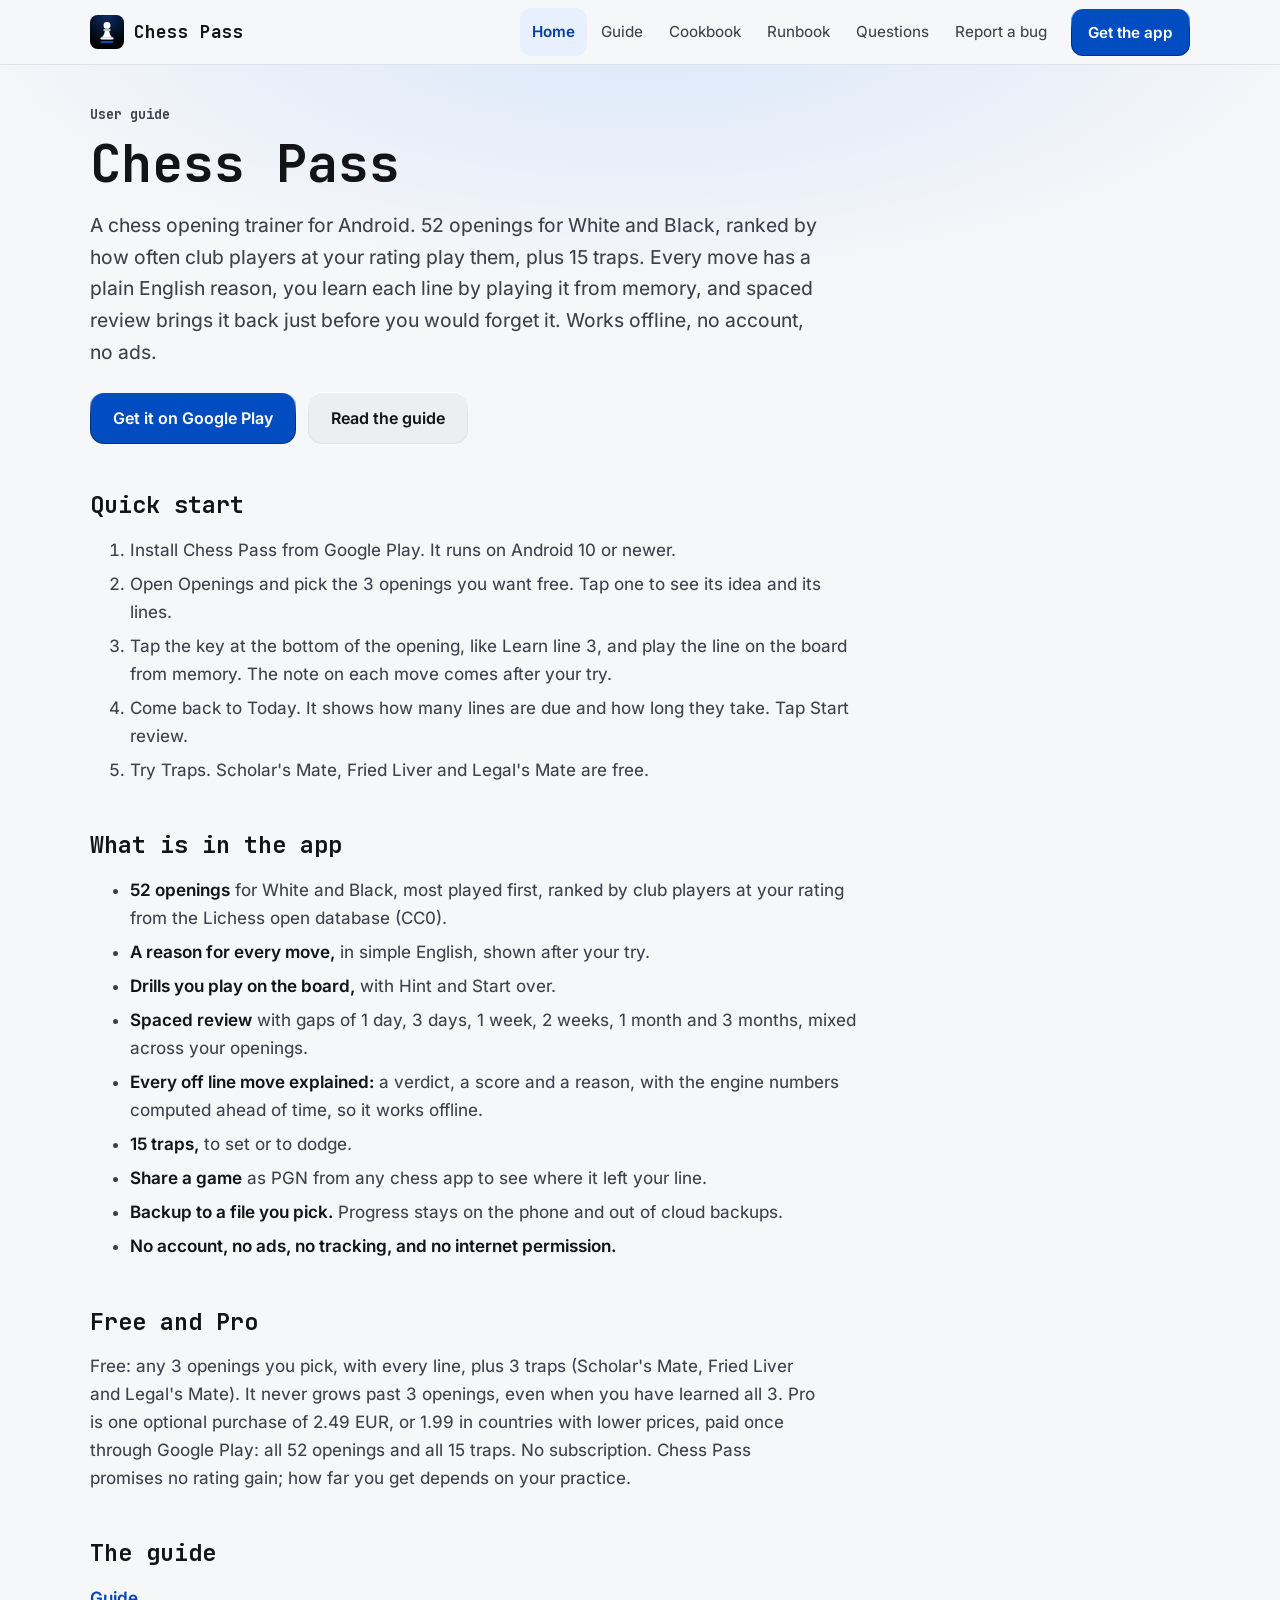
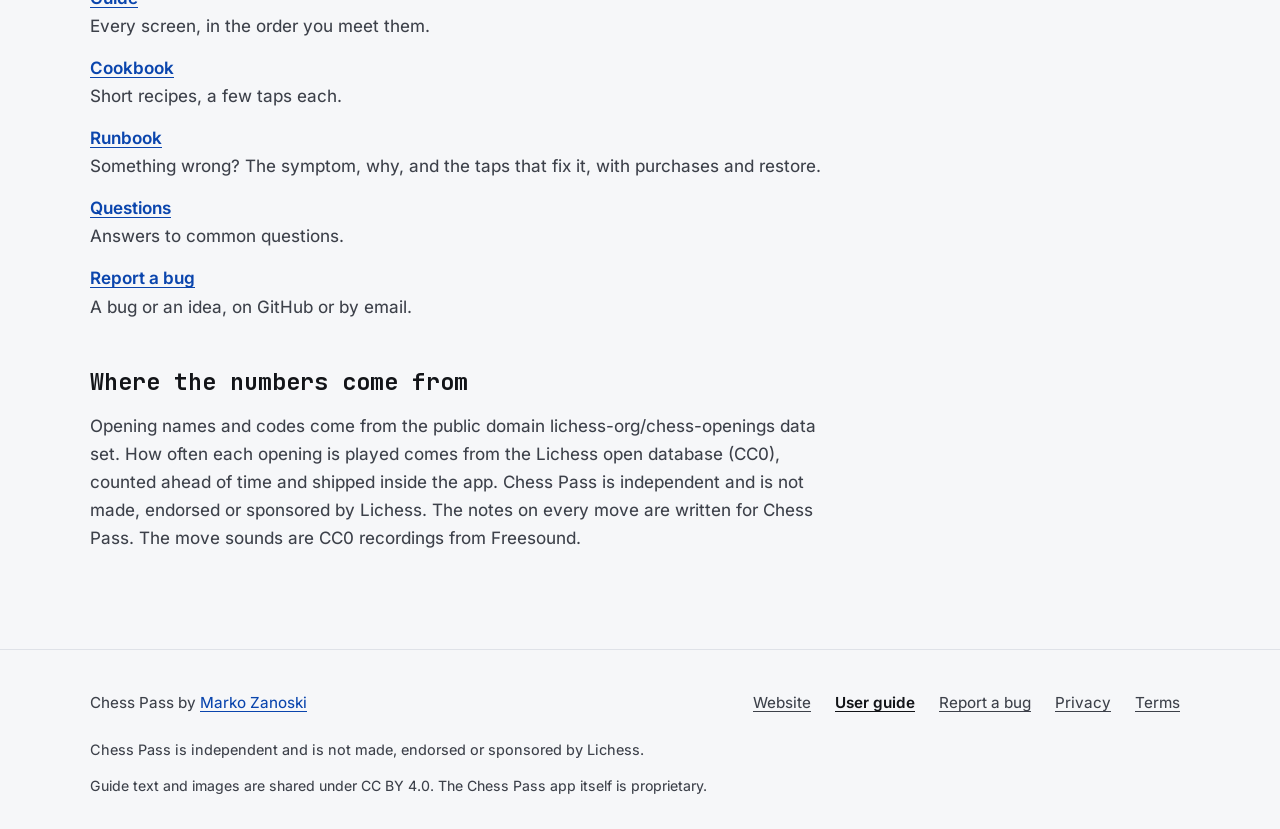
==== docs/index.html @ 292937c1 "Chess Pass user guide, cookbook, runbook and issue forms" ====
<!doctype html>
<html lang="en">
<head>
<meta charset="utf-8">
<meta name="viewport" content="width=device-width, initial-scale=1, viewport-fit=cover">
<title>Chess Pass user guide</title>
<meta name="description" content="The user guide for Chess Pass, the chess opening trainer for Android: quick start, every screen, short recipes, fixes, questions and bug reports.">
<meta name="theme-color" content="#f6f7f9" media="(prefers-color-scheme: light)">
<meta name="theme-color" content="#000000" media="(prefers-color-scheme: dark)">
<meta property="og:title" content="Chess Pass user guide">
<meta property="og:description" content="The user guide for Chess Pass, the chess opening trainer for Android: quick start, every screen, short recipes, fixes, questions and bug reports.">
<link rel="icon" href="img/icon.svg" type="image/svg+xml">
<link rel="preload" href="fonts/JetBrainsMono-Bold.woff2" as="font" type="font/woff2" crossorigin>
<link rel="preload" href="fonts/inter-regular.woff2" as="font" type="font/woff2" crossorigin>
<link rel="stylesheet" href="style.css">
</head>
<body>
<a class="skip" href="#main">Skip to content</a>
<header class="bar">
  <div class="wrap">
    <a class="brand" href="index.html"><img src="img/icon.svg" alt="" width="34" height="34"><span>Chess Pass</span></a>
    <nav aria-label="Guide pages"><a href="index.html" aria-current="page">Home</a><a href="guide.html">Guide</a><a href="cookbook.html">Cookbook</a><a href="runbook.html">Runbook</a><a href="faq.html">Questions</a><a href="report.html">Report a bug</a></nav>
    <a class="key" href="https://play.google.com/store/apps/details?id=com.zanoshky.chesspass">Get the app</a>
  </div>
</header>
<main id="main" class="page">
  <div class="wrap">

    <p class="kicker">User guide</p>
    <h1>Chess Pass</h1>
    <p class="lede">A chess opening trainer for Android. 52 openings for White and Black, ranked by how often club players at your rating play them, plus 15 traps. Every move has a plain English reason, you learn each line by playing it from memory, and spaced review brings it back just before you would forget it. Works offline, no account, no ads.</p>
    <div class="cta">
      <a class="btn main" href="https://play.google.com/store/apps/details?id=com.zanoshky.chesspass">Get it on Google Play</a>
      <a class="btn tonal" href="guide.html">Read the guide</a>
    </div>

    <h2>Quick start</h2>
    <ol>
      <li>Install Chess Pass from Google Play. It runs on Android 10 or newer.</li>
      <li>Open Openings and pick the 3 openings you want free. Tap one to see its idea and its lines.</li>
      <li>Tap the key at the bottom of the opening, like Learn line 3, and play the line on the board from memory. The note on each move comes after your try.</li>
      <li>Come back to Today. It shows how many lines are due and how long they take. Tap Start review.</li>
      <li>Try Traps. Scholar's Mate, Fried Liver and Legal's Mate are free.</li>
    </ol>

    <h2>What is in the app</h2>
    <ul>
      <li><strong>52 openings</strong> for White and Black, most played first, ranked by club players at your rating from the Lichess open database (CC0).</li>
      <li><strong>A reason for every move,</strong> in simple English, shown after your try.</li>
      <li><strong>Drills you play on the board,</strong> with Hint and Start over.</li>
      <li><strong>Spaced review</strong> with gaps of 1 day, 3 days, 1 week, 2 weeks, 1 month and 3 months, mixed across your openings.</li>
      <li><strong>Every off line move explained:</strong> a verdict, a score and a reason, with the engine numbers computed ahead of time, so it works offline.</li>
      <li><strong>15 traps,</strong> to set or to dodge.</li>
      <li><strong>Share a game</strong> as PGN from any chess app to see where it left your line.</li>
      <li><strong>Backup to a file you pick.</strong> Progress stays on the phone and out of cloud backups.</li>
      <li><strong>No account, no ads, no tracking, and no internet permission.</strong></li>
    </ul>

    <h2>Free and Pro</h2>
    <p>Free: any 3 openings you pick, with every line, plus 3 traps (Scholar's Mate, Fried Liver and Legal's Mate). It never grows past 3 openings, even when you have learned all 3. Pro is one optional purchase of 2.49 EUR, or 1.99 in countries with lower prices, paid once through Google Play: all 52 openings and all 15 traps. No subscription. Chess Pass promises no rating gain; how far you get depends on your practice.</p>

    <h2>The guide</h2>
    <dl>
      <dt><a href="guide.html">Guide</a></dt><dd>Every screen, in the order you meet them.</dd>
      <dt><a href="cookbook.html">Cookbook</a></dt><dd>Short recipes, a few taps each.</dd>
      <dt><a href="runbook.html">Runbook</a></dt><dd>Something wrong? The symptom, why, and the taps that fix it, with purchases and restore.</dd>
      <dt><a href="faq.html">Questions</a></dt><dd>Answers to common questions.</dd>
      <dt><a href="report.html">Report a bug</a></dt><dd>A bug or an idea, on GitHub or by email.</dd>
    </dl>

    <h2 id="credits">Where the numbers come from</h2>
    <p>Opening names and codes come from the public domain lichess-org/chess-openings data set. How often each opening is played comes from the Lichess open database (CC0), counted ahead of time and shipped inside the app. Chess Pass is independent and is not made, endorsed or sponsored by Lichess. The notes on every move are written for Chess Pass. The move sounds are CC0 recordings from Freesound.</p>

  </div>
</main>
<footer>
  <div class="wrap">
    <span>Chess Pass by <a href="https://zanoski.com">Marko Zanoski</a></span>
    <nav aria-label="Footer"><a href="https://chesspass.zanoski.com/">Website</a><a href="index.html" aria-current="page">User guide</a><a href="report.html">Report a bug</a><a href="https://chesspass.zanoski.com/privacy">Privacy</a><a href="https://chesspass.zanoski.com/terms">Terms</a></nav>
    <p class="gov">Chess Pass is independent and is not made, endorsed or sponsored by Lichess.</p>
    <span class="lic">Guide text and images are shared under CC BY 4.0. The Chess Pass app itself is proprietary.</span>
  </div>
</footer>
</body>
</html>
---- docs/style.css ----
/* Zanoshky Standard tokens for the web. Generated by build.py from tokens.json: edit that, then run it.
   Light by default; the phone's dark setting gives Black, as the approved mockup pages do;
   data-look on <html> picks one: light, dark, black, or auto (follow the phone). */
:root {
  color-scheme: light dark;
  --zs-fill: #004cc0;
  --zs-on-fill: #ffffff;
  --zs-glow: #0068ff;
  --zs-mono: "JetBrains Mono", ui-monospace, "SF Mono", Menlo, Consolas, monospace;
  --zs-sans: "Inter", system-ui, -apple-system, "Segoe UI", Roboto, sans-serif;
  --zs-fs: 1;
  --zs-type-screen-title: calc(27px * var(--zs-fs));
  --zs-type-app-bar-title: calc(22px * var(--zs-fs));
  --zs-type-pro-headline: calc(22px * var(--zs-fs));
  --zs-type-sheet-title: calc(18px * var(--zs-fs));
  --zs-type-sheet-title-big: calc(22px * var(--zs-fs));
  --zs-type-section-label: calc(13px * var(--zs-fs));
  --zs-type-panel-value: calc(19px * var(--zs-fs));
  --zs-type-number: calc(20px * var(--zs-fs));
  --zs-type-version: calc(17px * var(--zs-fs));
  --zs-type-body: calc(15px * var(--zs-fs));
  --zs-type-key: calc(15px * var(--zs-fs));
  --zs-type-key-main: calc(16px * var(--zs-fs));
  --zs-type-header-key: calc(13px * var(--zs-fs));
  --zs-type-item-name: calc(15px * var(--zs-fs));
  --zs-type-feature-name: calc(15px * var(--zs-fs));
  --zs-type-pitch: calc(14.5px * var(--zs-fs));
  --zs-type-hint: calc(14px * var(--zs-fs));
  --zs-type-small: calc(13.5px * var(--zs-fs));
  --zs-type-feature-line: calc(13px * var(--zs-fs));
  --zs-type-nav-label: calc(12.5px * var(--zs-fs));
  --zs-type-chip: calc(12.5px * var(--zs-fs));
  --zs-type-meta: calc(12.5px * var(--zs-fs));
  --zs-type-axis: calc(12px * var(--zs-fs));
  --zs-r-plate: 16px;
  --zs-r-key: 14px;
  --zs-r-key-focus-inner: 10px;
  --zs-r-header-key: 12px;
  --zs-r-icon-button: 12px;
  --zs-r-row: 12px;
  --zs-r-note: 12px;
  --zs-r-theme-tile: 14px;
  --zs-r-tile-preview: 9px;
  --zs-r-feature-tile: 10px;
  --zs-r-list-icon: 10px;
  --zs-r-sheet-top: 24px;
  --zs-r-grab: 4px;
  --zs-r-pill: 999px;
  --zs-r-chip: 999px;
  --zs-r-switch: 999px;
  --zs-key-h: 52px;
  --zs-header-key-h: 48px;
  --zs-touch: 48px;
  --zs-row-h: 52px;
  --zs-item-h: 56px;
  --zs-nav-item-h: 56px;
  --zs-pill-w: 60px;
  --zs-pill-h: 32px;
  --zs-pro-row-h: 60px;
  --zs-content-max: 1100px;
  --zs-press-ms: 70ms;
  --zs-release-ms: 140ms;
  --zs-look-ms: 250ms;
  --zs-pill-ms: 200ms;
  --zs-s0: 2px;
  --zs-s1: 4px;
  --zs-s2: 6px;
  --zs-s3: 8px;
  --zs-s4: 10px;
  --zs-s5: 12px;
  --zs-s6: 14px;
  --zs-s7: 16px;
  --zs-s8: 18px;
  --zs-s9: 22px;
  --zs-s10: 26px;
  --zs-s11: 28px;
  --zs-s12: 32px;
  --zs-s13: 48px;
  --zs-screen-side: 18px;
  --zs-screen-top: 18px;
  --zs-screen-bottom: 28px;
  --zs-tv-safe-x: 48px;
  --zs-tv-safe-y: 27px;
  --zs-tv-rail-w: 96px;
  --zs-tv-sheet-w: 420px;
  --zs-tv-col-gap: 32px;
  --zs-focus-ring: 2px;
  --zs-focus-offset: 3px;
  --zs-focus-halo: 7px;
  --zs-focus-lift: 1.04;
  --zs-focus-ms: 120ms;
  --zs-ground: #f6f7f9;
  --zs-plate: #ffffff;
  --zs-well: #eceef2;
  --zs-line: #dfe2e8;
  --zs-edge: #7b808c;
  --zs-bevel: #ffffff;
  --zs-text: #121418;
  --zs-soft: #3d414a;
  --zs-blue: #0a45ad;
  --zs-on-blue: #ffffff;
  --zs-ok: #0a5530;
  --zs-warn: #5c3a00;
  --zs-bad: #931313;
  --zs-scrim: rgba(18,20,24,.38);
  --zs-chosen: #e8f0ff;
  --zs-on-chosen: #0a3f9e;
  --zs-risky-fill: #fde8e7;
  --zs-risky-text: #8a1010;
  --zs-risky-line: #d42a20;
  --zs-live-dot: #1a7f4b;
}
@media (min-width: 840px) { :root { --zs-screen-side: 48px; --zs-screen-top: 22px; --zs-screen-bottom: 40px; } }
@media (prefers-color-scheme: dark) {
  :root:not([data-look]), :root[data-look="auto"] {
    --zs-ground: #000000;
    --zs-plate: #0d0d10;
    --zs-well: #16171b;
    --zs-line: #24252b;
    --zs-edge: #646771;
    --zs-bevel: #34363e;
    --zs-text: #ffffff;
    --zs-soft: #b6b8c0;
    --zs-blue: #7aaeff;
    --zs-on-blue: #04132e;
    --zs-ok: #6fdc9b;
    --zs-warn: #f2c06b;
    --zs-bad: #ff9d97;
    --zs-scrim: rgba(0,0,0,.6);
    --zs-chosen: #0a2350;
    --zs-on-chosen: #ffffff;
    --zs-risky-fill: #2a0d10;
    --zs-risky-text: #ffb4ae;
    --zs-risky-line: #ff5a4f;
    --zs-live-dot: #3ecf8e;
  }
}
:root[data-look="light"] {
  color-scheme: light;
  --zs-ground: #f6f7f9;
  --zs-plate: #ffffff;
  --zs-well: #eceef2;
  --zs-line: #dfe2e8;
  --zs-edge: #7b808c;
  --zs-bevel: #ffffff;
  --zs-text: #121418;
  --zs-soft: #3d414a;
  --zs-blue: #0a45ad;
  --zs-on-blue: #ffffff;
  --zs-ok: #0a5530;
  --zs-warn: #5c3a00;
  --zs-bad: #931313;
  --zs-scrim: rgba(18,20,24,.38);
  --zs-chosen: #e8f0ff;
  --zs-on-chosen: #0a3f9e;
  --zs-risky-fill: #fde8e7;
  --zs-risky-text: #8a1010;
  --zs-risky-line: #d42a20;
  --zs-live-dot: #1a7f4b;
}
:root[data-look="dark"] {
  color-scheme: dark;
  --zs-ground: #111215;
  --zs-plate: #18191d;
  --zs-well: #1f2126;
  --zs-line: #2a2c33;
  --zs-edge: #6c707b;
  --zs-bevel: #3a3d46;
  --zs-text: #eceef2;
  --zs-soft: #b5b8c1;
  --zs-blue: #86b6ff;
  --zs-on-blue: #04132e;
  --zs-ok: #6fdc9b;
  --zs-warn: #f2c06b;
  --zs-bad: #ff9d97;
  --zs-scrim: rgba(0,0,0,.55);
  --zs-chosen: #0a2350;
  --zs-on-chosen: #ffffff;
  --zs-risky-fill: #2a0d10;
  --zs-risky-text: #ffb4ae;
  --zs-risky-line: #ff5a4f;
  --zs-live-dot: #3ecf8e;
}
:root[data-look="black"] {
  color-scheme: dark;
  --zs-ground: #000000;
  --zs-plate: #0d0d10;
  --zs-well: #16171b;
  --zs-line: #24252b;
  --zs-edge: #646771;
  --zs-bevel: #34363e;
  --zs-text: #ffffff;
  --zs-soft: #b6b8c0;
  --zs-blue: #7aaeff;
  --zs-on-blue: #04132e;
  --zs-ok: #6fdc9b;
  --zs-warn: #f2c06b;
  --zs-bad: #ff9d97;
  --zs-scrim: rgba(0,0,0,.6);
  --zs-chosen: #0a2350;
  --zs-on-chosen: #ffffff;
  --zs-risky-fill: #2a0d10;
  --zs-risky-text: #ffb4ae;
  --zs-risky-line: #ff5a4f;
  --zs-live-dot: #3ecf8e;
}
@media (prefers-reduced-motion: reduce) { :root { --zs-press-ms: 0ms; --zs-release-ms: 0ms; --zs-look-ms: 0ms; --zs-pill-ms: 0ms; } }
/* TV: set data-form="tv" on <html>. Screen sides move to the TV safe edges; Dark is the default look. */
:root[data-form="tv"] {
  --zs-screen-side: 48px;
  --zs-screen-top: 27px;
  --zs-screen-bottom: 27px;
}
:root[data-form="tv"]:not([data-look]) {
  color-scheme: dark;
  --zs-ground: #111215;
  --zs-plate: #18191d;
  --zs-well: #1f2126;
  --zs-line: #2a2c33;
  --zs-edge: #6c707b;
  --zs-bevel: #3a3d46;
  --zs-text: #eceef2;
  --zs-soft: #b5b8c1;
  --zs-blue: #86b6ff;
  --zs-on-blue: #04132e;
  --zs-ok: #6fdc9b;
  --zs-warn: #f2c06b;
  --zs-bad: #ff9d97;
  --zs-scrim: rgba(0,0,0,.55);
  --zs-chosen: #0a2350;
  --zs-on-chosen: #ffffff;
  --zs-risky-fill: #2a0d10;
  --zs-risky-text: #ffb4ae;
  --zs-risky-line: #ff5a4f;
  --zs-live-dot: #3ecf8e;
}
@media (prefers-reduced-motion: reduce) { :root { --zs-focus-ms: 0ms; --zs-focus-lift: 1; } }

/* The guide rules on the Zanoshky Standard tokens above, then the Alpen Pass parts at the end. */
@font-face { font-family: Inter; src: url(fonts/inter-regular.woff2) format("woff2"); font-weight: 400; font-display: swap; }
@font-face { font-family: Inter; src: url(fonts/inter-semibold.woff2) format("woff2"); font-weight: 600; font-display: swap; }
@font-face { font-family: "JetBrains Mono"; src: url(fonts/JetBrainsMono-Bold.woff2) format("woff2"); font-weight: 700; font-display: swap; }

:root {
  --bg: var(--zs-ground); --card: var(--zs-plate); --well: var(--zs-well); --border: var(--zs-line);
  --text: var(--zs-text); --soft: var(--zs-soft); --sans: var(--zs-sans); --mono: var(--zs-mono);
}
* { box-sizing: border-box; }
html { background: var(--bg); scroll-behavior: smooth; scroll-padding-top: 80px; -webkit-text-size-adjust: 100%; }
@media (prefers-reduced-motion: reduce) { html { scroll-behavior: auto; } .btn, .btn:active { transform: none; transition: none; } }
/* One light from above: a soft glow of the house blue at the top, nothing lit from below. */
body { margin: 0; color: var(--text); font: 400 1.0625rem/1.65 var(--sans); background: radial-gradient(ellipse 80% 420px at 50% 0, color-mix(in srgb, var(--zs-glow) 12%, transparent), transparent 70%) no-repeat, var(--bg); }
img { display: block; max-width: 100%; height: auto; }
a { color: var(--zs-blue); text-underline-offset: .2em; }
:focus-visible { outline: 2px solid var(--zs-glow); outline-offset: 3px; border-radius: var(--zs-r-row); }
.skip { position: absolute; left: -999px; top: 8px; background: var(--card); color: var(--text); border: 2px solid var(--zs-glow); padding: 10px 16px; border-radius: var(--zs-r-row); z-index: 20; }
.skip:focus { left: 12px; }
.wrap { width: min(var(--zs-content-max), 100% - 40px); margin-inline: auto; }

/* Top bar: 64 tall on the ground with a line under it; the guide pages, then the one filled key. On a phone
   the pages drop to a second line and the key stays beside the name. */
.bar { position: sticky; top: 0; z-index: 10; background: var(--bg); border-bottom: 1px solid var(--border); padding-top: env(safe-area-inset-top, 0px); }
.bar .wrap { display: flex; flex-wrap: wrap; align-items: center; gap: 0 12px; min-height: 64px; }
.brand { display: flex; align-items: center; gap: 10px; min-height: 48px; color: var(--text); text-decoration: none; font: 700 1.1rem/1 var(--mono); margin-right: auto; }
.brand img { width: 34px; height: 34px; }
.bar nav { display: flex; flex-wrap: wrap; gap: 2px; }
.bar nav a { color: var(--soft); text-decoration: none; padding: 0 12px; border-radius: var(--zs-r-header-key); font-size: .95rem; min-height: 48px; display: inline-flex; align-items: center; }
.bar nav a:hover { color: var(--text); background: var(--well); }
.bar nav a[aria-current="page"] { color: var(--zs-on-chosen); background: var(--zs-chosen); font-weight: 600; }
.bar .key { min-height: 48px; padding: 0 16px; font-size: .95rem; border-radius: var(--zs-r-header-key); }
@media (max-width: 760px) { .bar nav { order: 3; width: 100%; margin: 0 -12px 6px; } .bar nav a[href="index.html"] { display: none; } }

h1, h2 { font-family: var(--mono); font-weight: 700; line-height: 1.15; margin: 0; text-wrap: balance; }
h3 { font-weight: 600; line-height: 1.3; margin: 0; }
.kicker { font: 700 .85rem var(--mono); color: var(--soft); margin: 0 0 12px; }
.page { padding-block: 40px 80px; }
.page h1 { font-size: clamp(2rem, 4.6vw, 3.2rem); }
.page h2 { font-size: 1.45rem; margin: 48px 0 12px; }
.page p, .page li, .page dd { color: var(--soft); max-width: 46rem; }
.page li { margin-top: 6px; }
.page strong, .page dt { color: var(--text); font-weight: 600; }
.page dd { margin: 0 0 14px; }
.lede { font-size: 1.2rem; margin-top: 16px; }
.shots { display: grid; grid-template-columns: repeat(4, 1fr); gap: 18px; margin: 28px 0; }
@media (max-width: 860px) { .shots { grid-template-columns: repeat(2, 1fr); } }
.shots figure { margin: 0; }
.shots img { border-radius: 18px; border: 1px solid var(--border); width: 100%; background: var(--well); }
.shots figcaption { color: var(--soft); font-size: .95rem; margin-top: 8px; }

/* Keys: 52 tall, 14 corners, filled for the one main action and tonal for the rest, lit from the top edge. */
.cta { display: flex; flex-wrap: wrap; gap: 12px; margin-top: 24px; }
.btn, .key { display: inline-flex; align-items: center; justify-content: center; min-height: var(--zs-key-h); padding: 0 22px; border-radius: var(--zs-r-key); border: 1px solid transparent; font: 600 1rem var(--sans); text-decoration: none; transition: transform var(--zs-release-ms) ease, filter var(--zs-release-ms) ease; }
.btn:active, .key:active { transform: scale(.97); transition-duration: var(--zs-press-ms); }
.btn.main, .key { color: var(--zs-on-fill); background: linear-gradient(var(--zs-fill), var(--zs-fill)) padding-box, linear-gradient(to bottom, rgba(255,255,255,.32), color-mix(in srgb, var(--zs-fill) 65%, #000) 45%) border-box; }
.btn.main:hover, .key:hover { filter: brightness(1.12); }
.btn.tonal { color: var(--text); background: linear-gradient(var(--well), var(--well)) padding-box, linear-gradient(to bottom, var(--zs-bevel), var(--border) 45%) border-box; }
.btn.tonal:hover { filter: brightness(.97); }

/* Plates: 16 corners, a hairline and the lit top edge. */
.grid { display: grid; grid-template-columns: repeat(2, 1fr); gap: 16px; margin-top: 24px; }
@media (max-width: 640px) { .grid { grid-template-columns: 1fr; } }
.card { display: flex; flex-direction: column; align-items: flex-start; gap: 8px; background: var(--card); border: 1px solid var(--border); border-radius: var(--zs-r-plate); box-shadow: 0 1px 0 var(--zs-bevel) inset; padding: 22px; }
.card h2 { font-size: 1.25rem; margin: 0; }
.card p { margin: 0; }
.card .btn { margin-top: auto; }
.card p + .btn { margin-top: 12px; }
.mail { color: var(--text); }

footer { border-top: 1px solid var(--border); padding: 28px 0 calc(32px + env(safe-area-inset-bottom, 0px)); color: var(--soft); font-size: .95rem; }
footer .wrap { display: flex; flex-wrap: wrap; gap: 12px 24px; justify-content: space-between; align-items: center; }
footer nav { display: flex; flex-wrap: wrap; gap: 4px; }
footer nav a { padding: 0 10px; min-height: 48px; display: inline-flex; align-items: center; color: var(--soft); border-radius: var(--zs-r-row); }
footer a[aria-current] { color: var(--text); font-weight: 600; }
footer .lic { flex-basis: 100%; font-size: .88rem; }
/* Big screens get bigger type, not more empty air. */
@media (min-width: 2200px) { html { font-size: 140%; } .wrap { width: min(1600px, 100% - 80px); } }

/* Alpen Pass: the government note, the sources list, the page index and the questions. */
.note { margin-top: 28px; padding: 16px 20px; background: var(--card); border: 1px solid var(--border); border-inline-start: 4px solid var(--zs-glow); border-radius: var(--zs-r-plate); box-shadow: 0 1px 0 var(--zs-bevel) inset; max-width: 46rem; }
.note b { display: block; font-weight: 600; color: var(--text); }
.note p { margin: 4px 0 0; }
.src-h { margin: 28px 0 0; font: 700 .85rem/1.4 var(--mono); color: var(--soft); }
.srcs { list-style: none; margin: 10px 0 0; padding: 4px 0; background: var(--card); border: 1px solid var(--border); border-radius: var(--zs-r-plate); box-shadow: 0 1px 0 var(--zs-bevel) inset; }
.page .srcs li { margin: 0; padding: 12px 18px; max-width: none; }
.srcs li + li { border-top: 1px solid var(--border); }
.srcs a { font-weight: 600; display: inline-block; padding-block: 4px; }
.srcs span { display: block; font-size: .92rem; }
.toc { display: flex; flex-wrap: wrap; gap: 4px 8px; margin-top: 24px; }
.toc a { display: inline-flex; align-items: center; min-height: 48px; padding: 0 14px; border-radius: var(--zs-r-header-key); background: var(--well); color: var(--text); text-decoration: none; font-size: .95rem; }
.toc a:hover { filter: brightness(.97); }
.faq { margin-top: 28px; display: grid; gap: 12px; max-width: 52em; }
.faq details { padding: 2px 20px; background: var(--card); border: 1px solid var(--border); border-radius: var(--zs-r-plate); box-shadow: 0 1px 0 var(--zs-bevel) inset; }
.faq summary { cursor: pointer; min-height: 52px; display: flex; align-items: center; font-weight: 600; }
.faq details p { margin: 0; padding: 0 0 18px; }
footer .gov { flex-basis: 100%; margin: 0; font-size: .9rem; max-width: 70em; }
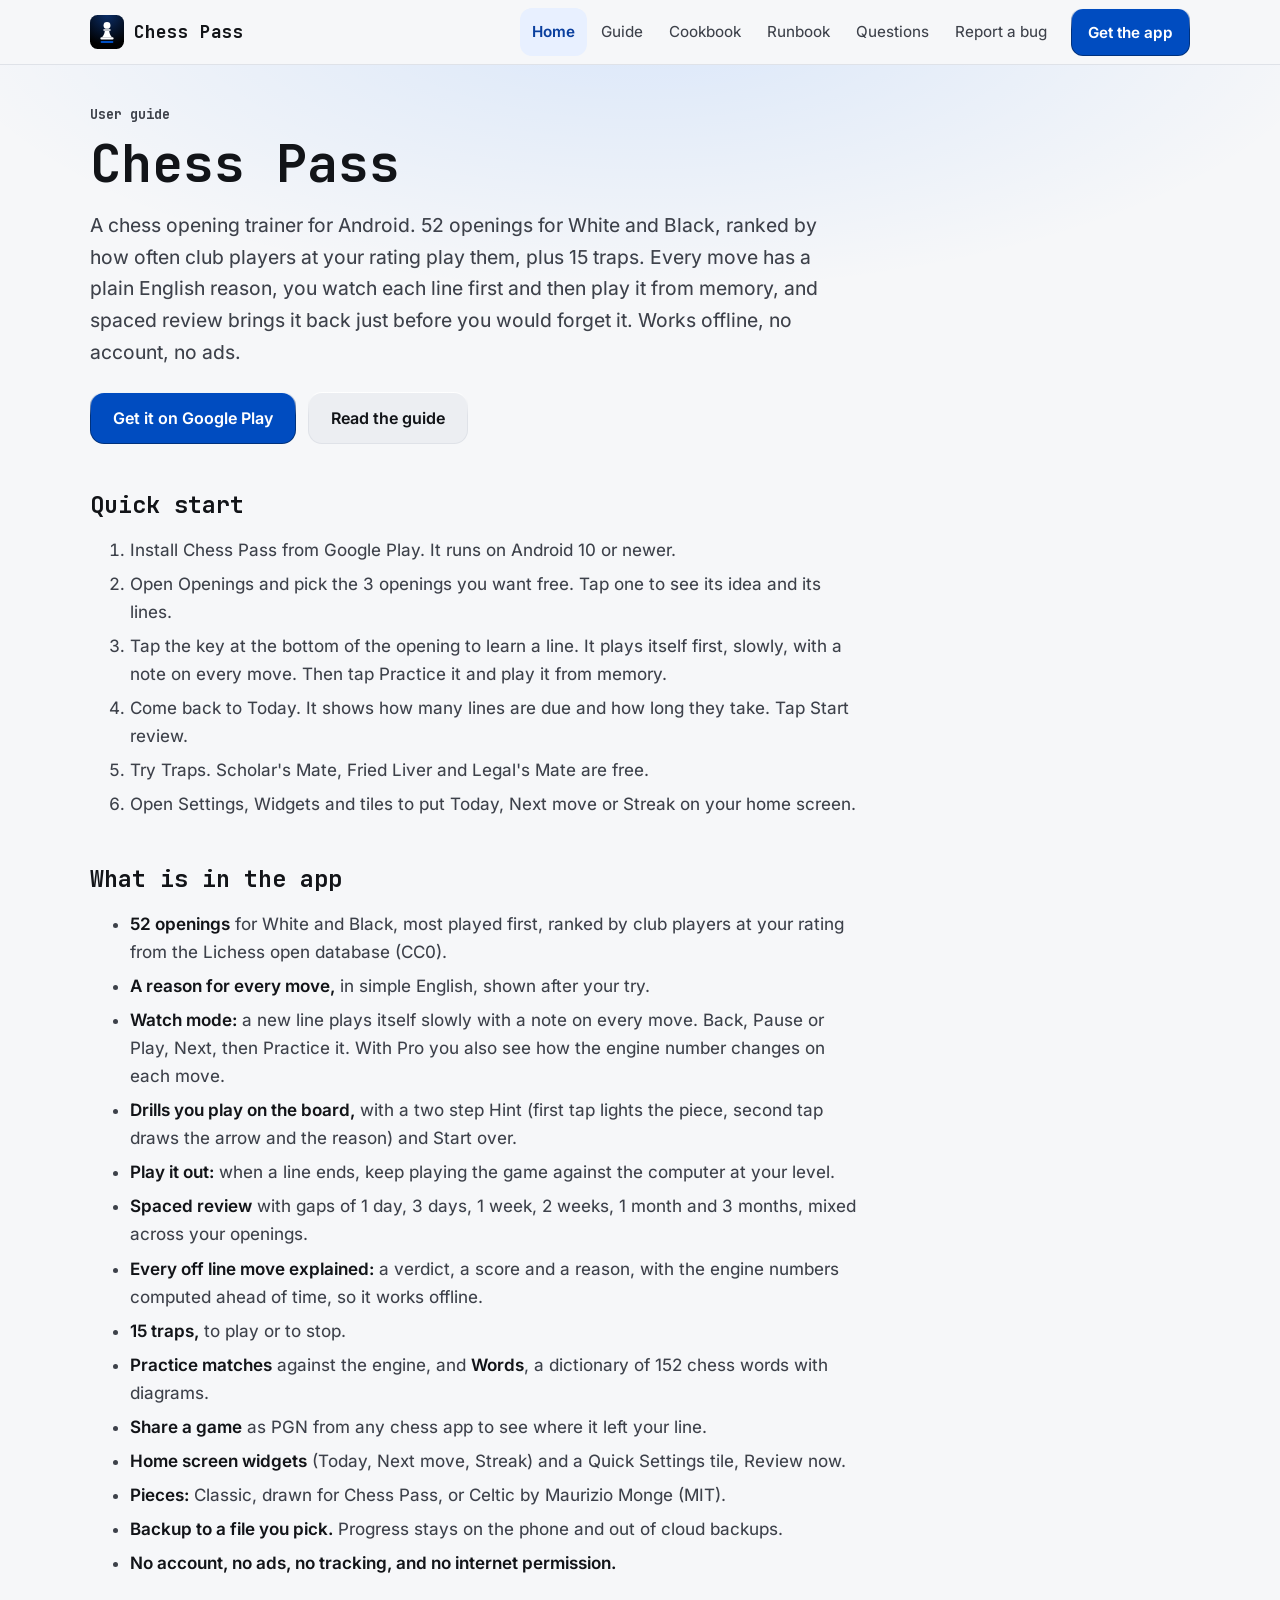
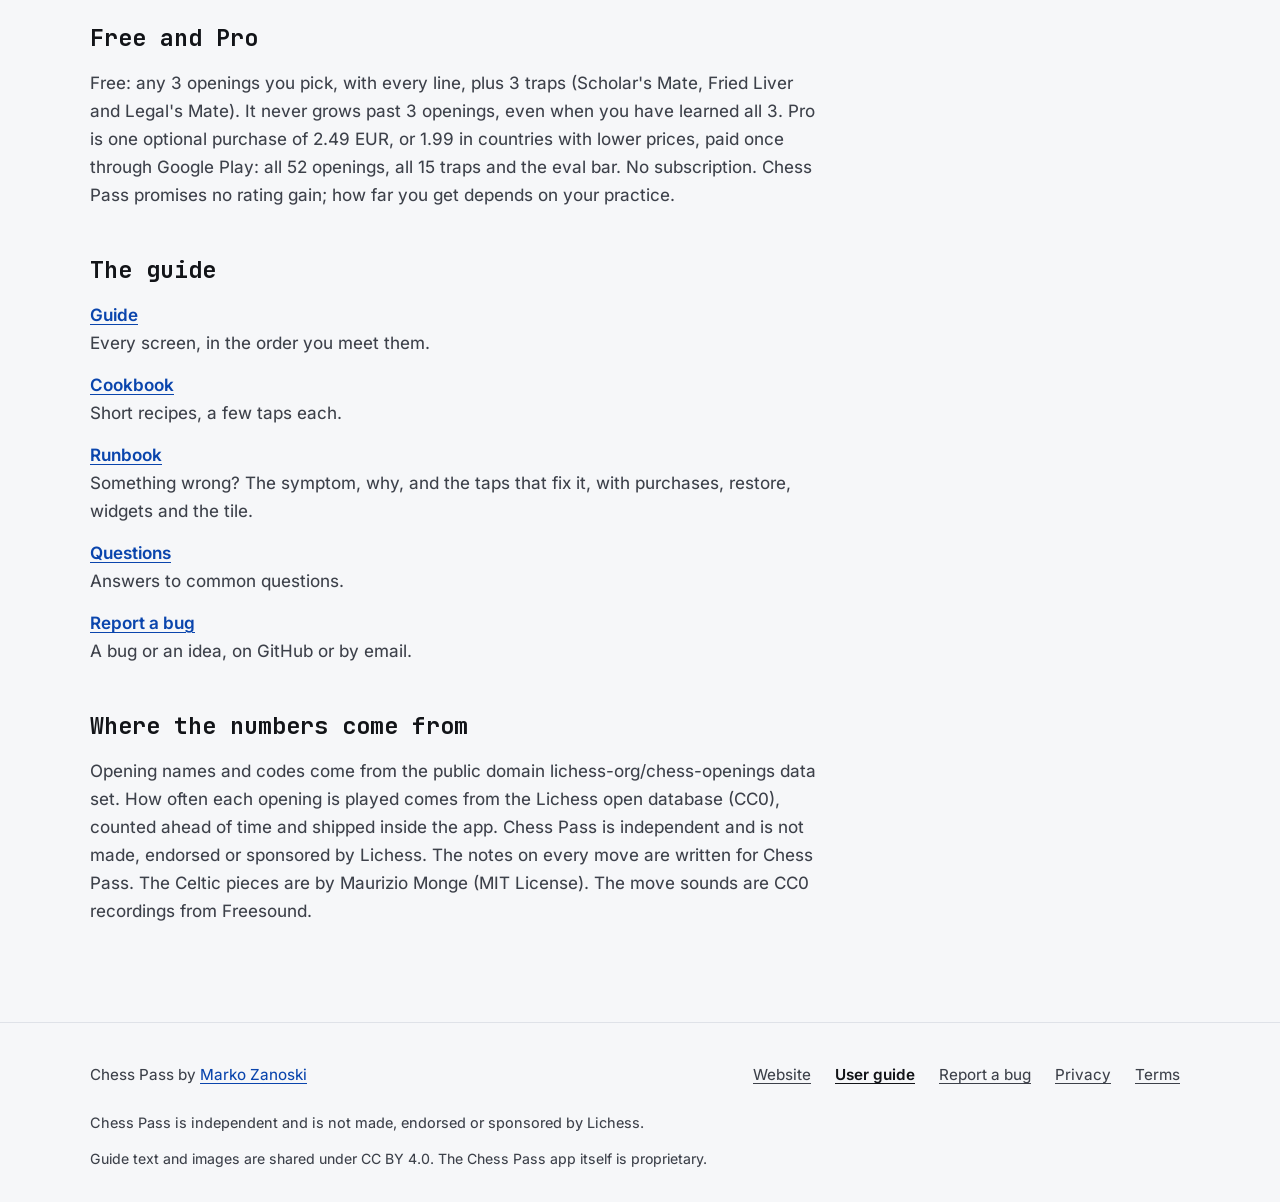
==== commit 4994ee41: "Guide for 1.1: Watch, the two step hint, Play it out, eval bar in Pro, widgets and the Review now ti" ====
--- a/docs/index.html
+++ b/docs/index.html
@@ -28,7 +28,7 @@
 
     <p class="kicker">User guide</p>
     <h1>Chess Pass</h1>
-    <p class="lede">A chess opening trainer for Android. 52 openings for White and Black, ranked by how often club players at your rating play them, plus 15 traps. Every move has a plain English reason, you learn each line by playing it from memory, and spaced review brings it back just before you would forget it. Works offline, no account, no ads.</p>
+    <p class="lede">A chess opening trainer for Android. 52 openings for White and Black, ranked by how often club players at your rating play them, plus 15 traps. Every move has a plain English reason, you watch each line first and then play it from memory, and spaced review brings it back just before you would forget it. Works offline, no account, no ads.</p>
     <div class="cta">
       <a class="btn main" href="https://play.google.com/store/apps/details?id=com.zanoshky.chesspass">Get it on Google Play</a>
       <a class="btn tonal" href="guide.html">Read the guide</a>
@@ -38,38 +38,44 @@
     <ol>
       <li>Install Chess Pass from Google Play. It runs on Android 10 or newer.</li>
       <li>Open Openings and pick the 3 openings you want free. Tap one to see its idea and its lines.</li>
-      <li>Tap the key at the bottom of the opening, like Learn line 3, and play the line on the board from memory. The note on each move comes after your try.</li>
+      <li>Tap the key at the bottom of the opening to learn a line. It plays itself first, slowly, with a note on every move. Then tap Practice it and play it from memory.</li>
       <li>Come back to Today. It shows how many lines are due and how long they take. Tap Start review.</li>
       <li>Try Traps. Scholar's Mate, Fried Liver and Legal's Mate are free.</li>
+      <li>Open Settings, Widgets and tiles to put Today, Next move or Streak on your home screen.</li>
     </ol>
 
     <h2>What is in the app</h2>
     <ul>
       <li><strong>52 openings</strong> for White and Black, most played first, ranked by club players at your rating from the Lichess open database (CC0).</li>
       <li><strong>A reason for every move,</strong> in simple English, shown after your try.</li>
-      <li><strong>Drills you play on the board,</strong> with Hint and Start over.</li>
+      <li><strong>Watch mode:</strong> a new line plays itself slowly with a note on every move. Back, Pause or Play, Next, then Practice it. With Pro you also see how the engine number changes on each move.</li>
+      <li><strong>Drills you play on the board,</strong> with a two step Hint (first tap lights the piece, second tap draws the arrow and the reason) and Start over.</li>
+      <li><strong>Play it out:</strong> when a line ends, keep playing the game against the computer at your level.</li>
       <li><strong>Spaced review</strong> with gaps of 1 day, 3 days, 1 week, 2 weeks, 1 month and 3 months, mixed across your openings.</li>
       <li><strong>Every off line move explained:</strong> a verdict, a score and a reason, with the engine numbers computed ahead of time, so it works offline.</li>
-      <li><strong>15 traps,</strong> to set or to dodge.</li>
+      <li><strong>15 traps,</strong> to play or to stop.</li>
+      <li><strong>Practice matches</strong> against the engine, and <strong>Words</strong>, a dictionary of 152 chess words with diagrams.</li>
       <li><strong>Share a game</strong> as PGN from any chess app to see where it left your line.</li>
+      <li><strong>Home screen widgets</strong> (Today, Next move, Streak) and a Quick Settings tile, Review now.</li>
+      <li><strong>Pieces:</strong> Classic, drawn for Chess Pass, or Celtic by Maurizio Monge (MIT).</li>
       <li><strong>Backup to a file you pick.</strong> Progress stays on the phone and out of cloud backups.</li>
       <li><strong>No account, no ads, no tracking, and no internet permission.</strong></li>
     </ul>
 
     <h2>Free and Pro</h2>
-    <p>Free: any 3 openings you pick, with every line, plus 3 traps (Scholar's Mate, Fried Liver and Legal's Mate). It never grows past 3 openings, even when you have learned all 3. Pro is one optional purchase of 2.49 EUR, or 1.99 in countries with lower prices, paid once through Google Play: all 52 openings and all 15 traps. No subscription. Chess Pass promises no rating gain; how far you get depends on your practice.</p>
+    <p>Free: any 3 openings you pick, with every line, plus 3 traps (Scholar's Mate, Fried Liver and Legal's Mate). It never grows past 3 openings, even when you have learned all 3. Pro is one optional purchase of 2.49 EUR, or 1.99 in countries with lower prices, paid once through Google Play: all 52 openings, all 15 traps and the eval bar. No subscription. Chess Pass promises no rating gain; how far you get depends on your practice.</p>
 
     <h2>The guide</h2>
     <dl>
       <dt><a href="guide.html">Guide</a></dt><dd>Every screen, in the order you meet them.</dd>
       <dt><a href="cookbook.html">Cookbook</a></dt><dd>Short recipes, a few taps each.</dd>
-      <dt><a href="runbook.html">Runbook</a></dt><dd>Something wrong? The symptom, why, and the taps that fix it, with purchases and restore.</dd>
+      <dt><a href="runbook.html">Runbook</a></dt><dd>Something wrong? The symptom, why, and the taps that fix it, with purchases, restore, widgets and the tile.</dd>
       <dt><a href="faq.html">Questions</a></dt><dd>Answers to common questions.</dd>
       <dt><a href="report.html">Report a bug</a></dt><dd>A bug or an idea, on GitHub or by email.</dd>
     </dl>
 
     <h2 id="credits">Where the numbers come from</h2>
-    <p>Opening names and codes come from the public domain lichess-org/chess-openings data set. How often each opening is played comes from the Lichess open database (CC0), counted ahead of time and shipped inside the app. Chess Pass is independent and is not made, endorsed or sponsored by Lichess. The notes on every move are written for Chess Pass. The move sounds are CC0 recordings from Freesound.</p>
+    <p>Opening names and codes come from the public domain lichess-org/chess-openings data set. How often each opening is played comes from the Lichess open database (CC0), counted ahead of time and shipped inside the app. Chess Pass is independent and is not made, endorsed or sponsored by Lichess. The notes on every move are written for Chess Pass. The Celtic pieces are by Maurizio Monge (MIT License). The move sounds are CC0 recordings from Freesound.</p>
 
   </div>
 </main>
